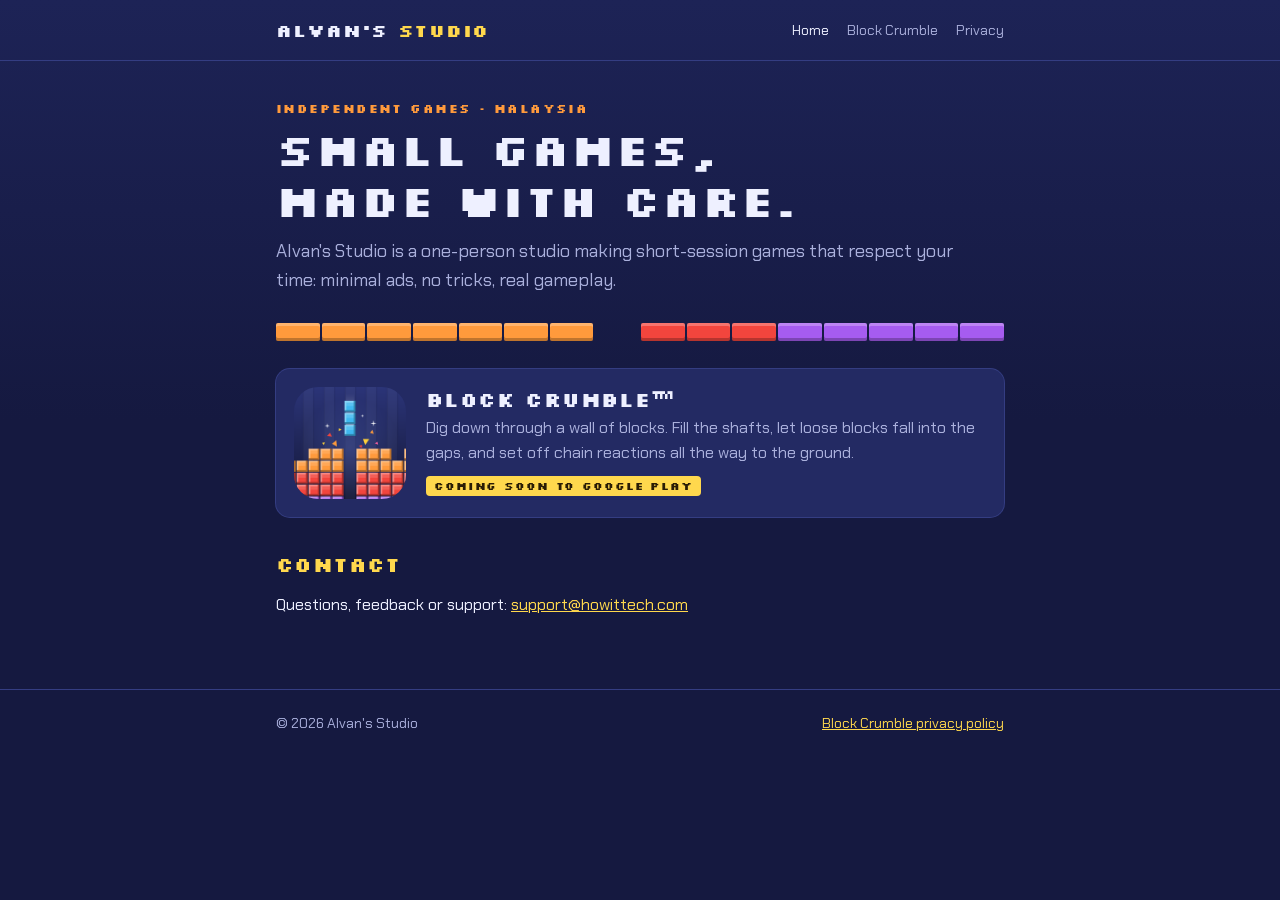
==== index.html @ d4e283a9 "Alvan's Studio site with Block Crumble page and privacy policy" ====
<!doctype html>
<html lang="en">
<head>
<meta charset="utf-8">
<meta name="viewport" content="width=device-width, initial-scale=1, viewport-fit=cover">
<title>Alvan's Studio</title>
<meta name="description" content="Alvan's Studio makes small, polished games. Home of Block Crumble.">
<link rel="icon" href="img/block-crumble-icon.png">
<link rel="preconnect" href="https://fonts.googleapis.com">
<link rel="preconnect" href="https://fonts.gstatic.com" crossorigin>
<link rel="stylesheet" href="https://fonts.googleapis.com/css2?family=Silkscreen:wght@400;700&family=Chakra+Petch:wght@400;600;700&display=swap">
<link rel="stylesheet" href="style.css">
</head>
<body>
<header class="site"><div class="wrap">
  <a class="logo" href="./">ALVAN'S <span>STUDIO</span></a>
  <nav class="site" aria-label="Main"><a href="./" aria-current="page">Home</a><a href="block-crumble/">Block Crumble</a><a href="block-crumble/privacy/">Privacy</a></nav>
</div></header>

<main class="wrap">
  <p class="eyebrow">Independent games · Malaysia</p>
  <h1>Small games, made with care.</h1>
  <p class="lead">Alvan's Studio is a one-person studio making short-session games that respect your time: minimal ads, no tricks, real gameplay.</p>

  <div class="strata" aria-hidden="true">
    <i style="--c:var(--orange)"></i><i style="--c:var(--orange)"></i><i style="--c:var(--orange)"></i><i style="--c:var(--orange)"></i><i style="--c:var(--orange)"></i><i style="--c:var(--orange)"></i><i style="--c:var(--orange)"></i><i class="gap"></i><i style="--c:var(--red)"></i><i style="--c:var(--red)"></i><i style="--c:var(--red)"></i><i style="--c:var(--purple)"></i><i style="--c:var(--purple)"></i><i style="--c:var(--purple)"></i><i style="--c:var(--purple)"></i><i style="--c:var(--purple)"></i>
  </div>

  <a class="game" href="block-crumble/">
    <img src="img/block-crumble-icon.png" alt="Block Crumble app icon" width="112" height="112">
    <div>
      <h2>Block Crumble™</h2>
      <p>Dig down through a wall of blocks. Fill the shafts, let loose blocks fall into the gaps, and set off chain reactions all the way to the ground.</p>
      <span class="tag">COMING SOON TO GOOGLE PLAY</span>
    </div>
  </a>

  <h2>Contact</h2>
  <p>Questions, feedback or support: <a href="mailto:support@howittech.com">support@howittech.com</a></p>
</main>

<footer class="site"><div class="wrap">
  <span>© 2026 Alvan's Studio</span>
  <a href="block-crumble/privacy/">Block Crumble privacy policy</a>
</div></footer>
</body>
</html>
---- style.css ----
/* Alvan's Studio: deep navy "night dig" look from Block Crumble's Candy style. One dark theme by choice. */
:root {
  --bg: #151940;
  --bg-2: #1d2356;
  --panel: #232a63;
  --line: #343d82;
  --fg: #eef0ff;
  --muted: #aab0dc;
  --gold: #ffd84d;
  --orange: #ff9a3c;
  --red: #f2453d;
  --purple: #a65cf0;
  --font-display: 'Silkscreen', 'Courier New', monospace;
  --font-body: 'Chakra Petch', 'Segoe UI', system-ui, sans-serif;
  color-scheme: dark;
}
*, *::before, *::after { box-sizing: border-box; }
html { background: var(--bg); }
body {
  margin: 0; min-height: 100vh; color: var(--fg); font: 16px/1.6 var(--font-body);
  background: linear-gradient(180deg, var(--bg-2) 0%, var(--bg) 420px) var(--bg);
}
a { color: var(--gold); }
a:focus-visible, button:focus-visible { outline: 2px solid var(--gold); outline-offset: 3px; }
.wrap { max-width: 760px; margin: 0 auto; padding-left: max(16px, env(safe-area-inset-left, 0px)); padding-right: max(16px, env(safe-area-inset-right, 0px)); }

header.site { padding-block: 18px; border-bottom: 1px solid var(--line); }
header.site .wrap { display: flex; align-items: center; justify-content: space-between; gap: 16px; flex-wrap: wrap; }
.logo { font: 700 18px var(--font-display); color: var(--fg); text-decoration: none; letter-spacing: .04em; }
.logo span { color: var(--gold); }
nav.site { display: flex; gap: 18px; font-size: 14px; }
nav.site a { color: var(--muted); text-decoration: none; }
nav.site a:hover, nav.site a[aria-current="page"] { color: var(--fg); }

main { padding-block: 40px 56px; }
h1, h2, h3 { font-family: var(--font-display); font-weight: 700; line-height: 1.15; text-wrap: balance; letter-spacing: .02em; }
h1 { font-size: clamp(28px, 6vw, 44px); margin: 0 0 12px; }
h2 { font-size: 20px; margin: 36px 0 8px; color: var(--gold); }
h3 { font-size: 15px; margin: 22px 0 6px; }
p, li { max-width: 65ch; }
.lead { font-size: 18px; color: var(--muted); margin-top: 0; }
.eyebrow { font: 700 12px var(--font-display); color: var(--orange); letter-spacing: .12em; text-transform: uppercase; margin: 0 0 8px; }

/* the layered "wall" strip: the studio's signature detail */
.strata { height: 18px; display: grid; grid-template-columns: repeat(16, 1fr); gap: 2px; margin-block: 28px; }
.strata i { display: block; border-radius: 2px; background: var(--c); box-shadow: inset 0 3px 0 rgba(255,255,255,.25), inset 0 -3px 0 rgba(0,0,0,.25); }
.strata i.gap { background: transparent; box-shadow: none; }

.game {
  display: grid; grid-template-columns: 112px minmax(0, 1fr); gap: 20px; align-items: center;
  background: var(--panel); border-radius: 14px; padding: 18px; text-decoration: none; color: var(--fg);
  box-shadow: 0 0 0 1px var(--line);
}
.game:hover { box-shadow: 0 0 0 2px var(--gold); }
.game img { width: 112px; height: 112px; border-radius: 24px; }
.game h2 { margin: 0 0 4px; color: var(--fg); }
.game p { margin: 0; color: var(--muted); }
.tag { display: inline-block; font: 700 11px var(--font-display); letter-spacing: .08em; padding: 3px 8px; border-radius: 4px; background: var(--gold); color: #2a1d05; margin-top: 10px; }

.hero { display: grid; grid-template-columns: minmax(0, 1fr) 210px; gap: 32px; align-items: center; }
.hero img { width: 100%; border-radius: 18px; box-shadow: 0 18px 40px rgba(0,0,0,.45); }
.facts { display: grid; grid-template-columns: repeat(auto-fit, minmax(150px, 1fr)); gap: 12px; padding: 0; list-style: none; }
.facts li { background: var(--panel); border-radius: 10px; padding: 12px 14px; box-shadow: 0 0 0 1px var(--line); }
.facts b { display: block; font: 700 12px var(--font-display); color: var(--gold); letter-spacing: .06em; margin-bottom: 2px; }

.policy h2 { font-size: 17px; }
.policy .meta { color: var(--muted); font-size: 14px; }
.callout { background: var(--panel); border-left: 4px solid var(--gold); border-radius: 6px; padding: 12px 16px; margin-block: 18px; }

footer.site { border-top: 1px solid var(--line); padding-block: 22px 32px; color: var(--muted); font-size: 14px; }
footer.site .wrap { display: flex; justify-content: space-between; gap: 12px; flex-wrap: wrap; }

@media (max-width: 560px) {
  .hero { grid-template-columns: 1fr; }
  .hero img { max-width: 220px; justify-self: center; }
  .game { grid-template-columns: 72px minmax(0, 1fr); gap: 14px; }
  .game img { width: 72px; height: 72px; border-radius: 16px; }
}
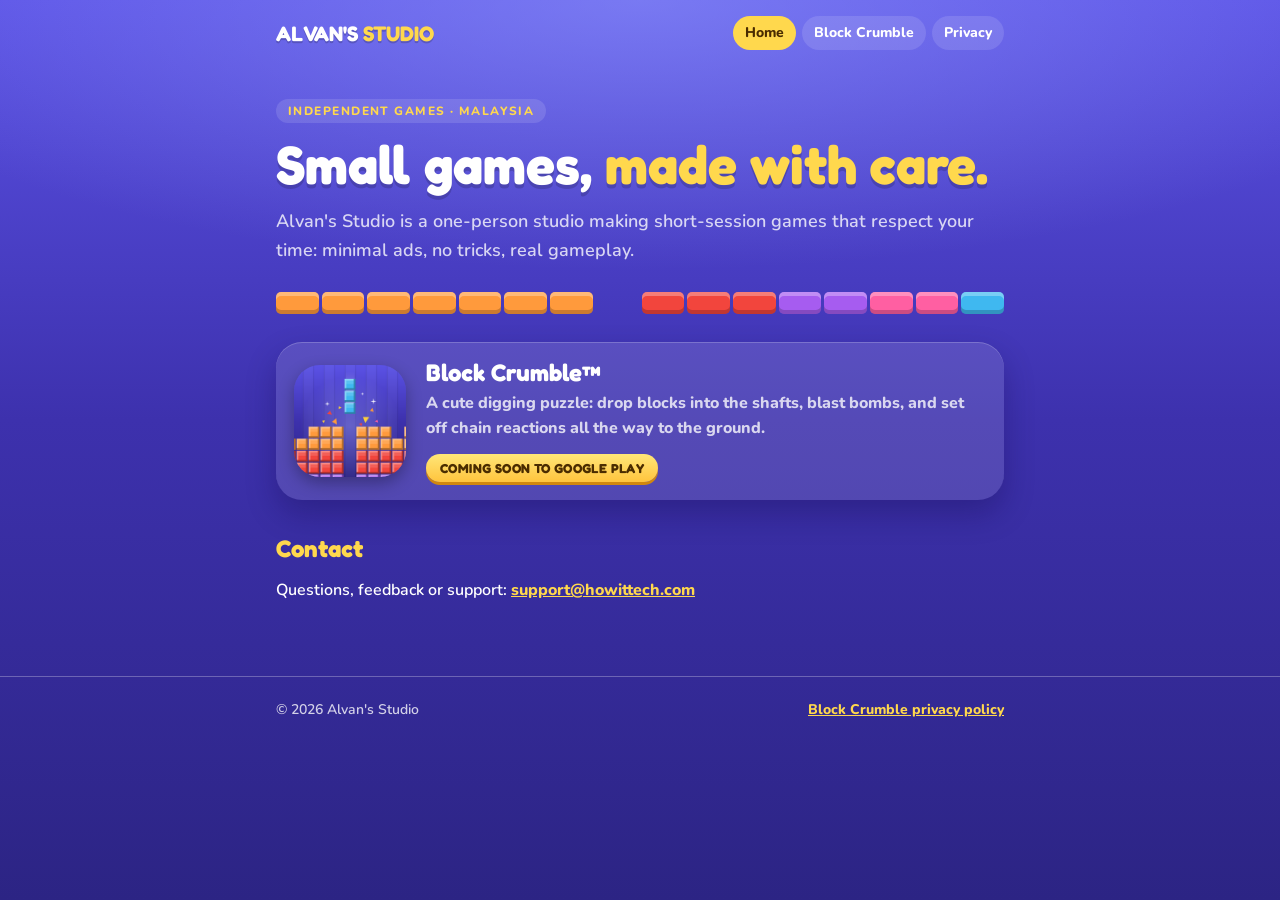
==== commit f6723084: "Restyle the site to match the game's new look Violet sky, rounded Fredoka/Nunito type, yellow pill b" ====
--- a/index.html
+++ b/index.html
@@ -8,7 +8,7 @@
 <link rel="icon" href="img/block-crumble-icon.png">
 <link rel="preconnect" href="https://fonts.googleapis.com">
 <link rel="preconnect" href="https://fonts.gstatic.com" crossorigin>
-<link rel="stylesheet" href="https://fonts.googleapis.com/css2?family=Silkscreen:wght@400;700&family=Chakra+Petch:wght@400;600;700&display=swap">
+<link rel="stylesheet" href="https://fonts.googleapis.com/css2?family=Fredoka:wght@500;600;700&family=Nunito:wght@600;700;800&display=swap">
 <link rel="stylesheet" href="style.css">
 </head>
 <body>
@@ -19,18 +19,18 @@
 
 <main class="wrap">
   <p class="eyebrow">Independent games · Malaysia</p>
-  <h1>Small games, made with care.</h1>
+  <h1>Small games, <span class="hl">made with care.</span></h1>
   <p class="lead">Alvan's Studio is a one-person studio making short-session games that respect your time: minimal ads, no tricks, real gameplay.</p>
 
   <div class="strata" aria-hidden="true">
-    <i style="--c:var(--orange)"></i><i style="--c:var(--orange)"></i><i style="--c:var(--orange)"></i><i style="--c:var(--orange)"></i><i style="--c:var(--orange)"></i><i style="--c:var(--orange)"></i><i style="--c:var(--orange)"></i><i class="gap"></i><i style="--c:var(--red)"></i><i style="--c:var(--red)"></i><i style="--c:var(--red)"></i><i style="--c:var(--purple)"></i><i style="--c:var(--purple)"></i><i style="--c:var(--purple)"></i><i style="--c:var(--purple)"></i><i style="--c:var(--purple)"></i>
+    <i style="--c:#ff9a3c"></i><i style="--c:#ff9a3c"></i><i style="--c:#ff9a3c"></i><i style="--c:#ff9a3c"></i><i style="--c:#ff9a3c"></i><i style="--c:#ff9a3c"></i><i style="--c:#ff9a3c"></i><i class="gap"></i><i style="--c:#f2453d"></i><i style="--c:#f2453d"></i><i style="--c:#f2453d"></i><i style="--c:#a65cf0"></i><i style="--c:#a65cf0"></i><i style="--c:#ff5fa2"></i><i style="--c:#ff5fa2"></i><i style="--c:#3fb8f0"></i>
   </div>
 
   <a class="game" href="block-crumble/">
     <img src="img/block-crumble-icon.png" alt="Block Crumble app icon" width="112" height="112">
     <div>
       <h2>Block Crumble™</h2>
-      <p>Dig down through a wall of blocks. Fill the shafts, let loose blocks fall into the gaps, and set off chain reactions all the way to the ground.</p>
+      <p>A cute digging puzzle: drop blocks into the shafts, blast bombs, and set off chain reactions all the way to the ground.</p>
       <span class="tag">COMING SOON TO GOOGLE PLAY</span>
     </div>
   </a>
--- a/style.css
+++ b/style.css
@@ -1,78 +1,90 @@
-/* Alvan's Studio: deep navy "night dig" look from Block Crumble's Candy style. One dark theme by choice. */
+/* Alvan's Studio: the same cute look as Block Crumble. Bright violet sky, frosted rounded cards,
+   sunny yellow accents, rounded Fredoka/Nunito type. One bright theme by choice. */
 :root {
-  --bg: #151940;
-  --bg-2: #1d2356;
-  --panel: #232a63;
-  --line: #343d82;
-  --fg: #eef0ff;
-  --muted: #aab0dc;
+  --sky-top: #5b52e6;
+  --sky-mid: #3d31ad;
+  --bg: #2c2484;
+  --card: rgba(255,255,255,.12);
+  --card-strong: rgba(255,255,255,.2);
+  --line: rgba(255,255,255,.28);
+  --fg: #ffffff;
+  --muted: rgba(255,255,255,.78);
   --gold: #ffd84d;
-  --orange: #ff9a3c;
-  --red: #f2453d;
-  --purple: #a65cf0;
-  --font-display: 'Silkscreen', 'Courier New', monospace;
-  --font-body: 'Chakra Petch', 'Segoe UI', system-ui, sans-serif;
+  --gold-dark: #d1870f;
+  --pink: #ff6a9c;
+  --font-display: 'Fredoka', 'Nunito', system-ui, sans-serif;
+  --font-body: 'Nunito', system-ui, sans-serif;
   color-scheme: dark;
 }
 *, *::before, *::after { box-sizing: border-box; }
 html { background: var(--bg); }
 body {
-  margin: 0; min-height: 100vh; color: var(--fg); font: 16px/1.6 var(--font-body);
-  background: linear-gradient(180deg, var(--bg-2) 0%, var(--bg) 420px) var(--bg);
+  margin: 0; min-height: 100vh; color: var(--fg); font: 600 16px/1.6 var(--font-body);
+  background:
+    radial-gradient(110% 50% at 50% 0%, rgba(150,160,255,.5) 0%, rgba(150,160,255,0) 60%),
+    linear-gradient(180deg, var(--sky-top) 0%, var(--sky-mid) 420px, var(--bg) 900px) var(--bg);
 }
-a { color: var(--gold); }
-a:focus-visible, button:focus-visible { outline: 2px solid var(--gold); outline-offset: 3px; }
+a { color: var(--gold); font-weight: 800; }
+a:focus-visible, button:focus-visible { outline: 3px solid var(--gold); outline-offset: 3px; border-radius: 6px; }
 .wrap { max-width: 760px; margin: 0 auto; padding-left: max(16px, env(safe-area-inset-left, 0px)); padding-right: max(16px, env(safe-area-inset-right, 0px)); }
 
-header.site { padding-block: 18px; border-bottom: 1px solid var(--line); }
+header.site { padding-block: 16px; }
 header.site .wrap { display: flex; align-items: center; justify-content: space-between; gap: 16px; flex-wrap: wrap; }
-.logo { font: 700 18px var(--font-display); color: var(--fg); text-decoration: none; letter-spacing: .04em; }
+.logo { font: 700 21px var(--font-display); color: var(--fg); text-decoration: none; text-shadow: 0 2px 0 rgba(0,0,0,.18); }
 .logo span { color: var(--gold); }
-nav.site { display: flex; gap: 18px; font-size: 14px; }
-nav.site a { color: var(--muted); text-decoration: none; }
-nav.site a:hover, nav.site a[aria-current="page"] { color: var(--fg); }
+nav.site { display: flex; gap: 6px; font-size: 14px; }
+nav.site a { color: var(--fg); text-decoration: none; font-weight: 800; padding: 6px 12px; border-radius: 999px; background: var(--card); }
+nav.site a:hover { background: var(--card-strong); }
+nav.site a[aria-current="page"] { background: var(--gold); color: #4a2c00; }
 
-main { padding-block: 40px 56px; }
-h1, h2, h3 { font-family: var(--font-display); font-weight: 700; line-height: 1.15; text-wrap: balance; letter-spacing: .02em; }
-h1 { font-size: clamp(28px, 6vw, 44px); margin: 0 0 12px; }
-h2 { font-size: 20px; margin: 36px 0 8px; color: var(--gold); }
-h3 { font-size: 15px; margin: 22px 0 6px; }
+main { padding-block: 32px 56px; }
+h1, h2, h3 { font-family: var(--font-display); font-weight: 700; line-height: 1.1; text-wrap: balance; }
+h1 { font-size: clamp(34px, 8vw, 54px); margin: 0 0 12px; text-shadow: 0 4px 0 rgba(0,0,0,.16); }
+h1 .hl { color: var(--gold); }
+h2 { font-size: 24px; margin: 36px 0 10px; color: var(--gold); }
+h3 { font-size: 17px; margin: 22px 0 6px; }
 p, li { max-width: 65ch; }
 .lead { font-size: 18px; color: var(--muted); margin-top: 0; }
-.eyebrow { font: 700 12px var(--font-display); color: var(--orange); letter-spacing: .12em; text-transform: uppercase; margin: 0 0 8px; }
+.eyebrow { display: inline-block; font: 800 12px var(--font-body); letter-spacing: .12em; text-transform: uppercase; margin: 0 0 12px; padding: 4px 12px; border-radius: 999px; background: var(--card); color: var(--gold); }
 
-/* the layered "wall" strip: the studio's signature detail */
-.strata { height: 18px; display: grid; grid-template-columns: repeat(16, 1fr); gap: 2px; margin-block: 28px; }
-.strata i { display: block; border-radius: 2px; background: var(--c); box-shadow: inset 0 3px 0 rgba(255,255,255,.25), inset 0 -3px 0 rgba(0,0,0,.25); }
+/* a strip of candy blocks: the studio's signature detail */
+.strata { height: 22px; display: grid; grid-template-columns: repeat(16, 1fr); gap: 3px; margin-block: 28px; }
+.strata i { display: block; border-radius: 5px; background: var(--c); box-shadow: inset 0 4px 0 rgba(255,255,255,.3), inset 0 -4px 0 rgba(0,0,0,.2); }
 .strata i.gap { background: transparent; box-shadow: none; }
 
 .game {
   display: grid; grid-template-columns: 112px minmax(0, 1fr); gap: 20px; align-items: center;
-  background: var(--panel); border-radius: 14px; padding: 18px; text-decoration: none; color: var(--fg);
-  box-shadow: 0 0 0 1px var(--line);
+  background: var(--card); border-radius: 26px; padding: 18px; text-decoration: none; color: var(--fg);
+  box-shadow: inset 0 1px 0 rgba(255,255,255,.2), 0 14px 30px rgba(15,5,70,.3);
+  transition: transform .15s;
 }
-.game:hover { box-shadow: 0 0 0 2px var(--gold); }
-.game img { width: 112px; height: 112px; border-radius: 24px; }
+.game:hover { transform: translateY(-2px); background: var(--card-strong); }
+.game img { width: 112px; height: 112px; border-radius: 26px; box-shadow: 0 6px 16px rgba(0,0,0,.3); }
 .game h2 { margin: 0 0 4px; color: var(--fg); }
 .game p { margin: 0; color: var(--muted); }
-.tag { display: inline-block; font: 700 11px var(--font-display); letter-spacing: .08em; padding: 3px 8px; border-radius: 4px; background: var(--gold); color: #2a1d05; margin-top: 10px; }
+.tag {
+  display: inline-block; font: 700 13px var(--font-display); letter-spacing: .03em; padding: 6px 14px; border-radius: 999px;
+  background: linear-gradient(180deg, #ffe678, #ffc43d); color: #4a2c00; box-shadow: 0 3px 0 var(--gold-dark); margin-top: 12px;
+}
 
-.hero { display: grid; grid-template-columns: minmax(0, 1fr) 210px; gap: 32px; align-items: center; }
-.hero img { width: 100%; border-radius: 18px; box-shadow: 0 18px 40px rgba(0,0,0,.45); }
-.facts { display: grid; grid-template-columns: repeat(auto-fit, minmax(150px, 1fr)); gap: 12px; padding: 0; list-style: none; }
-.facts li { background: var(--panel); border-radius: 10px; padding: 12px 14px; box-shadow: 0 0 0 1px var(--line); }
-.facts b { display: block; font: 700 12px var(--font-display); color: var(--gold); letter-spacing: .06em; margin-bottom: 2px; }
+.hero { display: grid; grid-template-columns: minmax(0, 1fr) 220px; gap: 32px; align-items: center; }
+.hero img { width: 100%; border-radius: 28px; box-shadow: 0 18px 40px rgba(10,0,60,.45); }
+.facts { display: grid; grid-template-columns: repeat(auto-fit, minmax(160px, 1fr)); gap: 12px; padding: 0; list-style: none; }
+.facts li { background: var(--card); border-radius: 20px; padding: 14px 16px; box-shadow: inset 0 1px 0 rgba(255,255,255,.18); color: var(--muted); }
+.facts b { display: block; font: 700 17px var(--font-display); color: var(--fg); margin-bottom: 2px; }
+.facts b i { font-style: normal; margin-right: 4px; }
 
-.policy h2 { font-size: 17px; }
+.policy h2 { font-size: 20px; }
 .policy .meta { color: var(--muted); font-size: 14px; }
-.callout { background: var(--panel); border-left: 4px solid var(--gold); border-radius: 6px; padding: 12px 16px; margin-block: 18px; }
+.callout { background: var(--card); border-radius: 20px; padding: 14px 18px; margin-block: 18px; box-shadow: inset 4px 0 0 var(--gold); }
 
-footer.site { border-top: 1px solid var(--line); padding-block: 22px 32px; color: var(--muted); font-size: 14px; }
+footer.site { padding-block: 22px 32px; color: var(--muted); font-size: 14px; border-top: 1px solid var(--line); }
 footer.site .wrap { display: flex; justify-content: space-between; gap: 12px; flex-wrap: wrap; }
 
 @media (max-width: 560px) {
   .hero { grid-template-columns: 1fr; }
-  .hero img { max-width: 220px; justify-self: center; }
-  .game { grid-template-columns: 72px minmax(0, 1fr); gap: 14px; }
-  .game img { width: 72px; height: 72px; border-radius: 16px; }
+  .hero img { max-width: 230px; justify-self: center; }
+  .game { grid-template-columns: 76px minmax(0, 1fr); gap: 14px; }
+  .game img { width: 76px; height: 76px; border-radius: 18px; }
 }
+@media (prefers-reduced-motion: reduce) { .game { transition: none; } }
